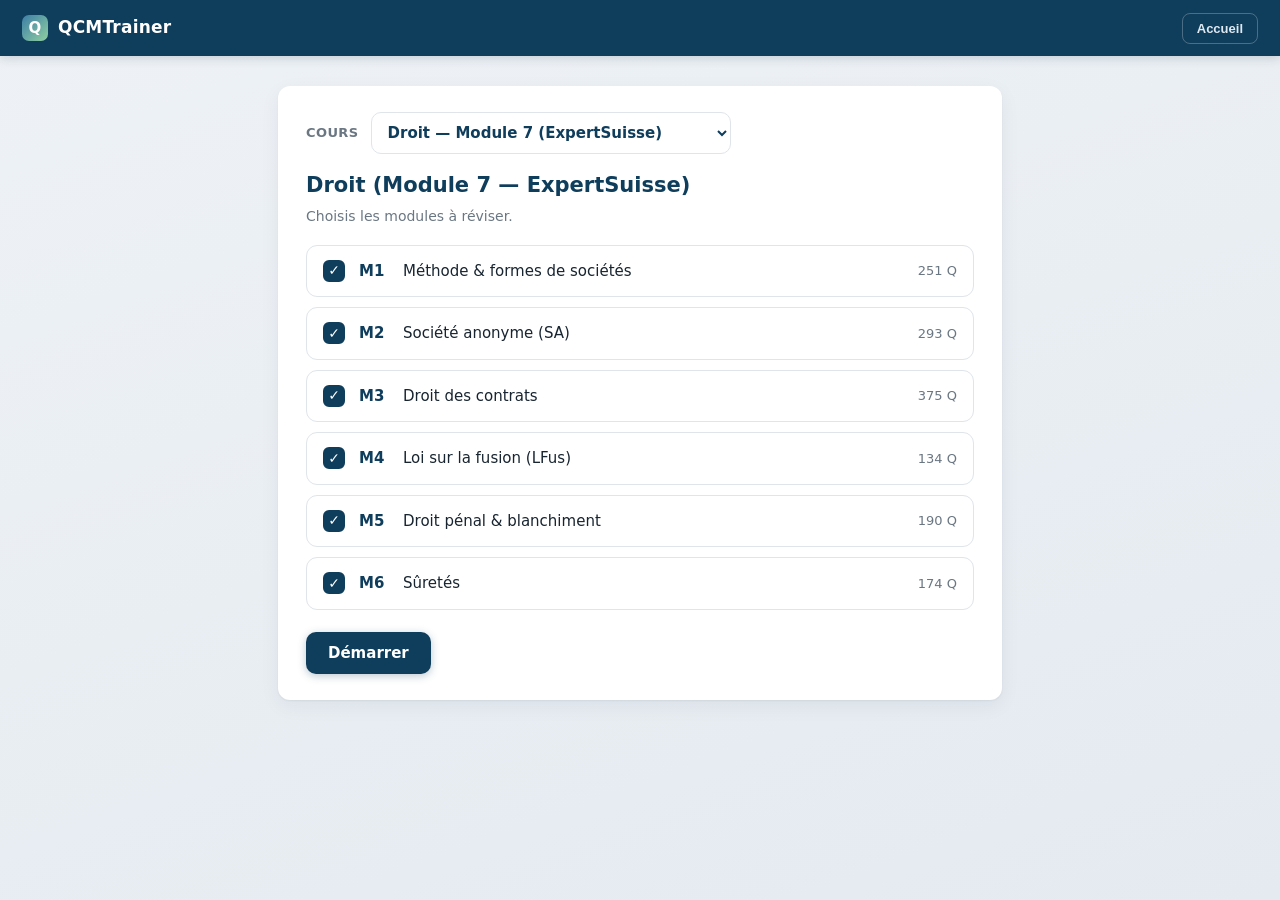
==== index.html @ 14055639 "QCMTrainer — application de quiz statique (quiz + banques de questions) Point d'entrée index.html, d" ====
<!doctype html>
<html lang="fr">
<head>
  <meta charset="utf-8">
  <meta name="viewport" content="width=device-width, initial-scale=1">
  <title>QCMTrainer</title>
  <link rel="stylesheet" href="style.css">
</head>
<body>
  <div class="topbar">
    <div class="brand"><span class="logo">Q</span> QCMTrainer</div>
    <span class="spacer"></span>
    <button class="ghost" id="btn-home">Accueil</button>
  </div>

  <div class="wrap">

    <!-- ACCUEIL -->
    <section id="scr-home">
      <div class="card">
        <div class="course-row">
          <label class="lbl" for="course">Cours</label>
          <select id="course" class="select"></select>
        </div>
        <h2 id="course-title"></h2>
        <p class="sub">Choisis les modules à réviser.</p>
        <div class="mods" id="mods"></div>
        <button class="btn btn-primary" id="btn-start">Démarrer</button>
      </div>
    </section>

    <!-- QUIZ -->
    <section id="scr-quiz" class="hidden">
      <div class="card">
        <div class="qtop">
          <span class="count" id="count"></span>
          <span class="bar"><i id="bar" style="width:0%"></i></span>
        </div>
        <div class="metaline">
          <span class="chip" id="champ"></span>
          <span class="dots" id="diff"></span>
        </div>
        <div class="q" id="qtext"></div>
        <div class="opts" id="opts"></div>

        <div class="corr hidden" id="corr">
          <div class="verdict" id="verdict"></div>
          <ul class="expl" id="expl"></ul>
          <div class="tags" id="tags"></div>
        </div>

        <div class="actions">
          <button class="btn btn-primary" id="btn-validate" disabled>Valider</button>
          <button class="btn btn-primary hidden" id="btn-next">Suivant</button>
        </div>
      </div>
    </section>

    <!-- RÉSULTAT -->
    <section id="scr-result" class="hidden">
      <div class="card">
        <div class="result-top">
          <div class="ring" id="ring"><b id="ring-txt">0/0</b></div>
          <div class="result-txt">
            <div class="big" id="score-pct"></div>
            <div class="sub" id="score-line" style="margin:0"></div>
          </div>
        </div>
        <div class="reslist" id="reslist"></div>
        <div class="actions" style="justify-content:flex-start">
          <button class="btn btn-primary" id="btn-restart">Recommencer</button>
        </div>
      </div>
    </section>

  </div>

  <script src="banks/_registry.js"></script>
  <script src="app.js"></script>
</body>
</html>
---- style.css ----
/* QCMTrainer — design (palette charte.css) */
:root{
  --navy:#0f3d5c; --navy-2:#0c3049; --navy-tint:#e8eef3;
  --green:#1b6e2a; --green-bg:#eaf6ec; --green-line:#8fbf98;
  --red:#c0392b;   --red-bg:#fcecea;  --red-line:#e2a49d;
  --blue:#14538c;  --gold:#d9a520;    --violet:#6b3fa0;
  --ink:#182531; --muted:#6a7783; --line:#dfe5ea; --card:#fff;
  --bg1:#eef2f6; --bg2:#e4eaf0;
  --sh:0 1px 2px rgba(16,40,60,.06),0 6px 20px rgba(16,40,60,.06);
  --r:12px;
}
*{box-sizing:border-box}
html,body{height:100%}
body{margin:0;font-family:"Segoe UI","Source Sans Pro",system-ui,sans-serif;color:var(--ink);
     background:linear-gradient(160deg,var(--bg1),var(--bg2));min-height:100%;
     font-size:15px;line-height:1.5;-webkit-font-smoothing:antialiased}

/* topbar */
.topbar{background:var(--navy);color:#fff;height:56px;display:flex;align-items:center;
        gap:12px;padding:0 22px;box-shadow:0 2px 10px rgba(16,40,60,.18);position:sticky;top:0;z-index:9}
.brand{display:flex;align-items:center;gap:10px;font-weight:700;font-size:17px;letter-spacing:.2px}
.brand .logo{width:26px;height:26px;border-radius:7px;background:linear-gradient(135deg,#3d7ea6,#8fd0a0);
        display:flex;align-items:center;justify-content:center;font-size:15px;font-weight:800;color:#fff}
.topbar .spacer{flex:1}
.ghost{background:transparent;color:#dfe9f1;border:1px solid rgba(255,255,255,.25);
        padding:7px 14px;border-radius:8px;cursor:pointer;font-size:13px;font-weight:600}
.ghost:hover{background:rgba(255,255,255,.12)}

.wrap{max-width:760px;margin:30px auto;padding:0 18px}
.card{background:var(--card);border-radius:var(--r);box-shadow:var(--sh);padding:26px 28px;margin-bottom:18px}
.hidden{display:none}
h2{color:var(--navy);font-size:21px;margin:0 0 4px;font-weight:700}
.sub{color:var(--muted);font-size:14px;margin:0 0 18px}

/* buttons */
.btn{border:0;border-radius:10px;padding:12px 22px;cursor:pointer;font-size:15px;font-weight:700;
     font-family:inherit;transition:.15s}
.btn-primary{background:var(--navy);color:#fff;box-shadow:0 2px 8px rgba(15,61,92,.28)}
.btn-primary:hover{background:var(--navy-2);transform:translateY(-1px)}
.btn-primary:disabled{opacity:.4;cursor:not-allowed;transform:none;box-shadow:none}
.btn-ghost{background:#fff;color:var(--navy);border:1.5px solid var(--line)}
.btn-ghost:hover{border-color:var(--navy)}

/* home — sélecteur de cours */
.course-row{display:flex;align-items:center;gap:12px;margin-bottom:16px}
.course-row .lbl{font-size:13px;font-weight:700;color:var(--muted);text-transform:uppercase;letter-spacing:.4px}
.select{flex:1;max-width:360px;font-family:inherit;font-size:15px;font-weight:600;color:var(--navy);
        background:#fff;border:1.5px solid var(--line);border-radius:10px;padding:10px 12px;cursor:pointer}
.select:hover{border-color:#9db1c2}
.select:focus{outline:none;border-color:var(--navy)}

/* home — sélection modules */
.mods{display:flex;flex-direction:column;gap:10px;margin:6px 0 22px}
.mod{display:flex;align-items:center;gap:14px;border:1.5px solid var(--line);border-radius:11px;
     padding:14px 16px;cursor:pointer;transition:.15s;user-select:none}
.mod:hover{border-color:#b9c6d1;background:#fafcfe}
.mod input{position:absolute;opacity:0;width:0;height:0}
.mod .box{width:22px;height:22px;border-radius:6px;border:2px solid #c3ccd4;flex:0 0 auto;
     display:flex;align-items:center;justify-content:center;color:#fff;transition:.15s}
.mod input:checked ~ .box{background:var(--navy);border-color:var(--navy)}
.mod input:checked ~ .box::after{content:"✓";font-size:14px;font-weight:800}
.mod .m-code{font-weight:800;color:var(--navy);min-width:30px}
.mod .m-title{flex:1}
.mod .m-n{color:var(--muted);font-size:13px;font-variant-numeric:tabular-nums}

/* quiz header */
.qtop{display:flex;align-items:center;gap:12px;margin-bottom:14px}
.count{font-weight:700;color:var(--navy);font-variant-numeric:tabular-nums}
.bar{flex:1;height:8px;background:#dde4ea;border-radius:6px;overflow:hidden}
.bar > i{display:block;height:100%;background:linear-gradient(90deg,var(--navy),#3d7ea6);
     border-radius:6px;transition:width .3s}
.chip{display:inline-flex;align-items:center;gap:6px;font-size:12.5px;font-weight:600;
     background:var(--navy-tint);color:var(--navy);padding:4px 10px;border-radius:20px}
.dots{display:inline-flex;gap:3px}
.dots i{width:8px;height:8px;border-radius:50%;background:#d3dae0}
.dots i.on{background:var(--gold)}
.metaline{display:flex;align-items:center;gap:10px;margin-bottom:16px;flex-wrap:wrap}
.q{font-size:18px;font-weight:600;line-height:1.4;margin:2px 0 20px}

/* options — RADIO */
.opts{display:flex;flex-direction:column;gap:11px}
.opt{position:relative;display:flex;align-items:flex-start;gap:14px;border:1.5px solid var(--line);
     border-radius:12px;padding:15px 16px;cursor:pointer;transition:.15s;background:#fff}
.opt:hover{border-color:#9db1c2;background:#fafcfe}
.opt input{position:absolute;opacity:0;width:0;height:0}
.opt .mark{flex:0 0 auto;width:22px;height:22px;border-radius:50%;border:2px solid #c3ccd4;
     margin-top:1px;position:relative;transition:.15s}
.opt input:checked ~ .mark{border-color:var(--navy)}
.opt input:checked ~ .mark::after{content:"";position:absolute;inset:4px;border-radius:50%;background:var(--navy)}
.opt .txt{flex:1;font-size:15.5px}
.opt.sel{border-color:var(--navy);background:#f2f7fb}
/* états après validation */
.opt.locked{cursor:default}
.opt.locked:hover{background:#fff;border-color:var(--line)}
.opt.correct{border-color:var(--green-line);background:var(--green-bg)}
.opt.correct .mark{border-color:var(--green);background:var(--green)}
.opt.correct .mark::after{content:"✓";position:absolute;inset:0;color:#fff;font-size:14px;font-weight:800;
     display:flex;align-items:center;justify-content:center;background:none}
.opt.wrong{border-color:var(--red-line);background:var(--red-bg)}
.opt.wrong .mark{border-color:var(--red);background:var(--red)}
.opt.wrong .mark::after{content:"✕";position:absolute;inset:0;color:#fff;font-size:13px;font-weight:800;
     display:flex;align-items:center;justify-content:center;background:none}
.opt.dim{opacity:.62}

/* correction */
.corr{margin-top:20px;border-top:1px solid var(--line);padding-top:18px}
.verdict{font-weight:800;font-size:16px;margin-bottom:12px;display:flex;align-items:center;gap:8px}
.verdict.ok{color:var(--green)} .verdict.ko{color:var(--red)}
.expl{list-style:none;padding:0;margin:0;display:flex;flex-direction:column;gap:8px}
.expl li{font-size:14px;padding:10px 13px;border-radius:9px;background:#f5f7f9;border-left:3px solid #d3dae0}
.expl li.ok{background:var(--green-bg);border-left-color:var(--green)}
.expl li.ko{background:var(--red-bg);border-left-color:var(--red)}
.expl li .k{font-weight:800;margin-right:7px}
.tags{display:flex;gap:8px;margin-top:14px;flex-wrap:wrap}
.tag{font-size:12px;font-weight:600;padding:5px 11px;border-radius:8px}
.tag.mem{background:#fff5e0;color:#8a6a12;border:1px solid #ecd79a}
.tag.piege{background:#f3ecfb;color:var(--violet);border:1px solid #ddccef}

.actions{display:flex;justify-content:flex-end;margin-top:22px}

/* résultat */
.result-top{display:flex;align-items:center;gap:22px}
.ring{--p:0;width:104px;height:104px;border-radius:50%;flex:0 0 auto;
      background:conic-gradient(var(--navy) calc(var(--p)*1%),#e2e8ee 0);
      display:flex;align-items:center;justify-content:center}
.ring::before{content:"";position:absolute;width:104px;height:104px}
.ring b{background:#fff;width:80px;height:80px;border-radius:50%;display:flex;align-items:center;
        justify-content:center;font-size:22px;font-weight:800;color:var(--navy)}
.result-txt .big{font-size:26px;font-weight:800;color:var(--navy)}
.reslist{margin-top:20px;display:flex;flex-direction:column;gap:8px}
.resrow{display:flex;align-items:center;gap:12px;font-size:14px;padding:9px 13px;border-radius:9px;background:#f5f7f9}
.resdot{width:11px;height:11px;border-radius:50%;flex:0 0 auto}
.resdot.ok{background:var(--green)} .resdot.ko{background:var(--red)}
.resrow .rc{color:var(--muted)}
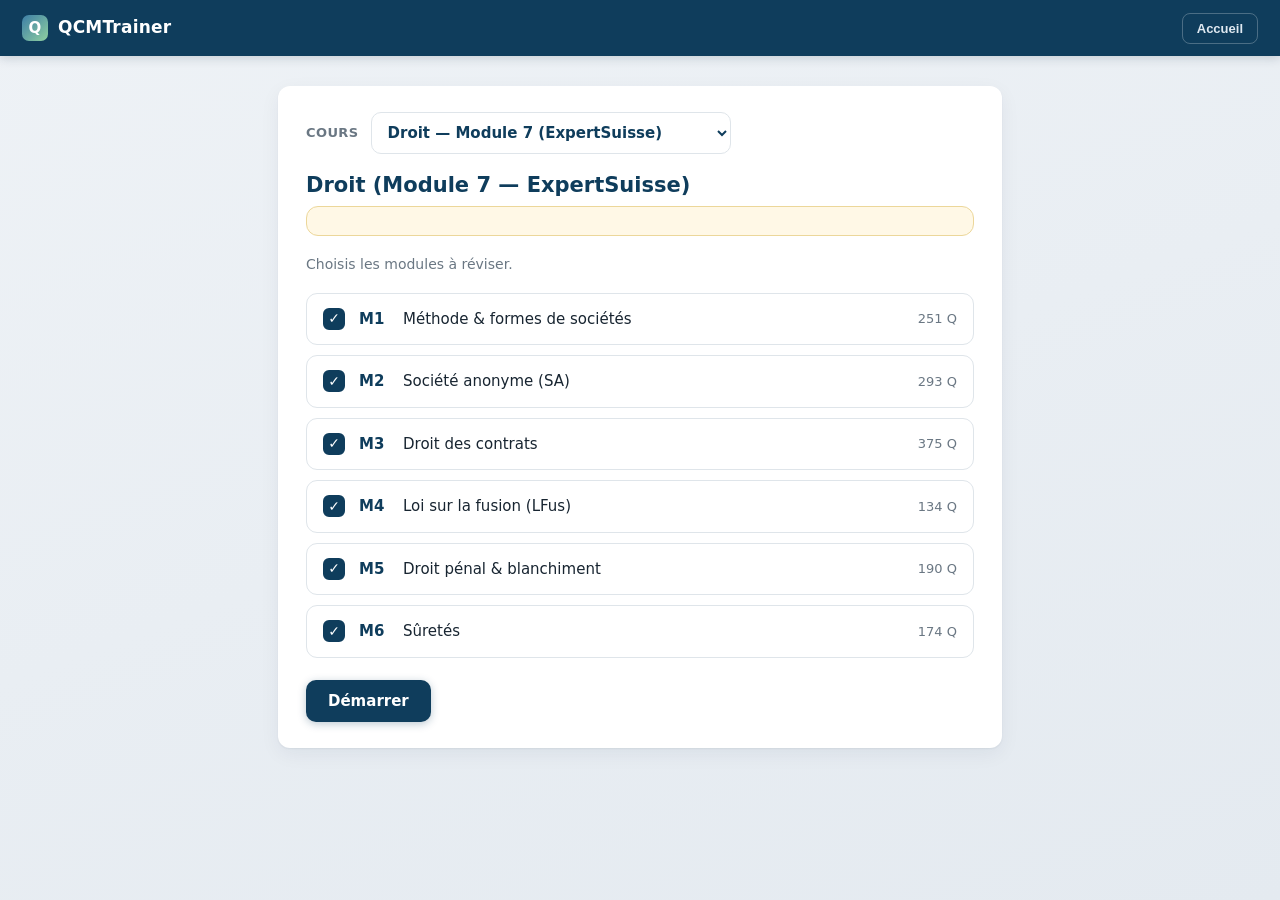
==== commit 9e5e333a: "Reprise de session : sauvegarde auto, reprise/recommencer, navigation, récap par module - Sauvegarde" ====
--- a/index.html
+++ b/index.html
@@ -23,6 +23,7 @@
           <select id="course" class="select"></select>
         </div>
         <h2 id="course-title"></h2>
+        <div id="resume" class="resume hidden"></div>
         <p class="sub">Choisis les modules à réviser.</p>
         <div class="mods" id="mods"></div>
         <button class="btn btn-primary" id="btn-start">Démarrer</button>
@@ -39,6 +40,14 @@
         <div class="metaline">
           <span class="chip" id="champ"></span>
           <span class="dots" id="diff"></span>
+        </div>
+        <div class="navrow">
+          <button class="ghost small" id="btn-prev" title="Question précédente">◀</button>
+          <span class="gotowrap">Aller à n°
+            <input id="goto" class="gotoinput" type="number" min="1" inputmode="numeric" aria-label="Aller à la question numéro">
+            <button class="ghost small" id="btn-goto">Aller</button>
+          </span>
+          <button class="ghost small" id="btn-next-nav" title="Question suivante">▶</button>
         </div>
         <div class="q" id="qtext"></div>
         <div class="opts" id="opts"></div>
@@ -66,6 +75,9 @@
             <div class="sub" id="score-line" style="margin:0"></div>
           </div>
         </div>
+        <div class="bymod-title">Par module</div>
+        <div class="bymod" id="bymod"></div>
+        <div class="bymod-title">Détail des questions</div>
         <div class="reslist" id="reslist"></div>
         <div class="actions" style="justify-content:flex-start">
           <button class="btn btn-primary" id="btn-restart">Recommencer</button>
--- a/style.css
+++ b/style.css
@@ -132,3 +132,31 @@
 .resdot{width:11px;height:11px;border-radius:50%;flex:0 0 auto}
 .resdot.ok{background:var(--green)} .resdot.ko{background:var(--red)}
 .resrow .rc{color:var(--muted)}
+.resdot.na{background:#c3ccd4}
+
+/* bandeau de reprise (accueil) */
+.resume{display:flex;align-items:center;justify-content:space-between;gap:14px;flex-wrap:wrap;
+        background:#fff8e6;border:1.5px solid #ecd79a;border-radius:12px;padding:14px 16px;margin:2px 0 18px}
+.resume-txt{font-size:14.5px;color:#7a5c10}
+.resume-txt b{color:#8a6a12}
+.resume-actions{display:flex;gap:10px}
+.resume .btn{padding:9px 16px;font-size:14px}
+
+/* navigation dans la série (quiz) */
+.navrow{display:flex;align-items:center;gap:8px;margin-bottom:14px;flex-wrap:wrap}
+.ghost.small{padding:6px 11px;font-size:13px;color:var(--navy);border-color:var(--line);background:#fff;line-height:1}
+.ghost.small:hover{border-color:var(--navy);background:#f5f8fb}
+.gotowrap{display:inline-flex;align-items:center;gap:6px;font-size:13px;color:var(--muted)}
+.gotoinput{width:78px;font-family:inherit;font-size:14px;font-weight:600;color:var(--navy);
+           border:1.5px solid var(--line);border-radius:8px;padding:6px 8px}
+.gotoinput:focus{outline:none;border-color:var(--navy)}
+
+/* récap par module (résultat) */
+.bymod-title{font-weight:800;color:var(--navy);font-size:14px;margin:22px 0 10px}
+.bymod{display:flex;flex-direction:column;gap:9px}
+.modrow{display:flex;align-items:center;gap:10px;font-size:13.5px}
+.mr-code{font-weight:800;color:var(--navy);min-width:30px}
+.mr-title{flex:1;min-width:110px}
+.mr-bar{flex:0 0 88px;height:7px;background:#dde4ea;border-radius:5px;overflow:hidden}
+.mr-bar > i{display:block;height:100%;background:linear-gradient(90deg,var(--navy),#3d7ea6)}
+.mr-num{color:var(--muted);font-variant-numeric:tabular-nums;min-width:82px;text-align:right}
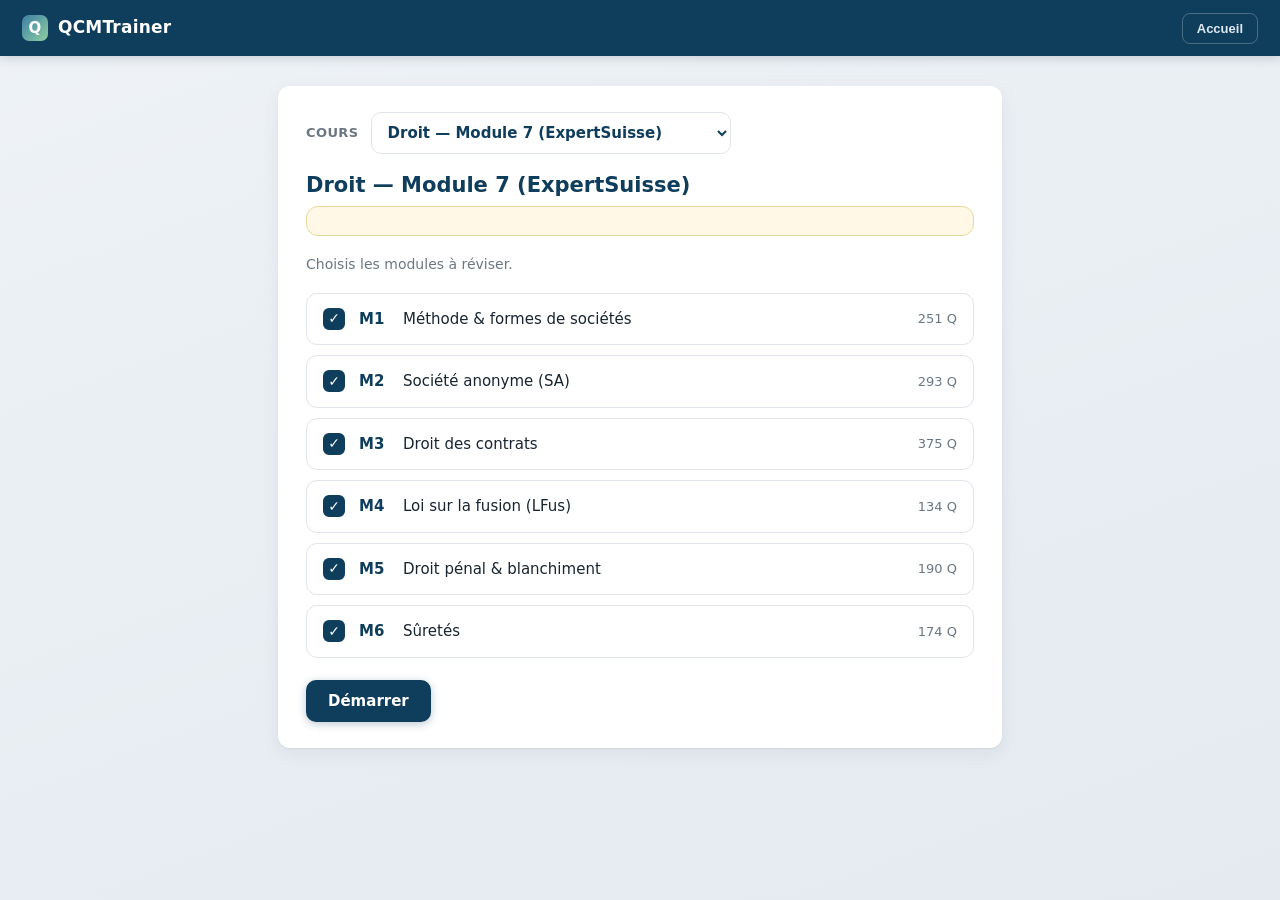
==== commit d34a1c18: "Cache-busting v=2 sur app.js/style.css/_registry.js (badge Memento cliquable non recharge par le cac" ====
--- a/index.html
+++ b/index.html
@@ -4,7 +4,7 @@
   <meta charset="utf-8">
   <meta name="viewport" content="width=device-width, initial-scale=1">
   <title>QCMTrainer</title>
-  <link rel="stylesheet" href="style.css">
+  <link rel="stylesheet" href="style.css?v=2">
 </head>
 <body>
   <div class="topbar">
@@ -87,7 +87,7 @@
 
   </div>
 
-  <script src="banks/_registry.js"></script>
-  <script src="app.js"></script>
+  <script src="banks/_registry.js?v=2"></script>
+  <script src="app.js?v=2"></script>
 </body>
 </html>
--- a/style.css
+++ b/style.css
@@ -114,6 +114,8 @@
 .tags{display:flex;gap:8px;margin-top:14px;flex-wrap:wrap}
 .tag{font-size:12px;font-weight:600;padding:5px 11px;border-radius:8px}
 .tag.mem{background:#fff5e0;color:#8a6a12;border:1px solid #ecd79a}
+a.tag.mem{text-decoration:none;cursor:pointer}
+a.tag.mem:hover{background:#ffedc2;border-color:#d9bd6e}
 .tag.piege{background:#f3ecfb;color:var(--violet);border:1px solid #ddccef}
 
 .actions{display:flex;justify-content:flex-end;margin-top:22px}
